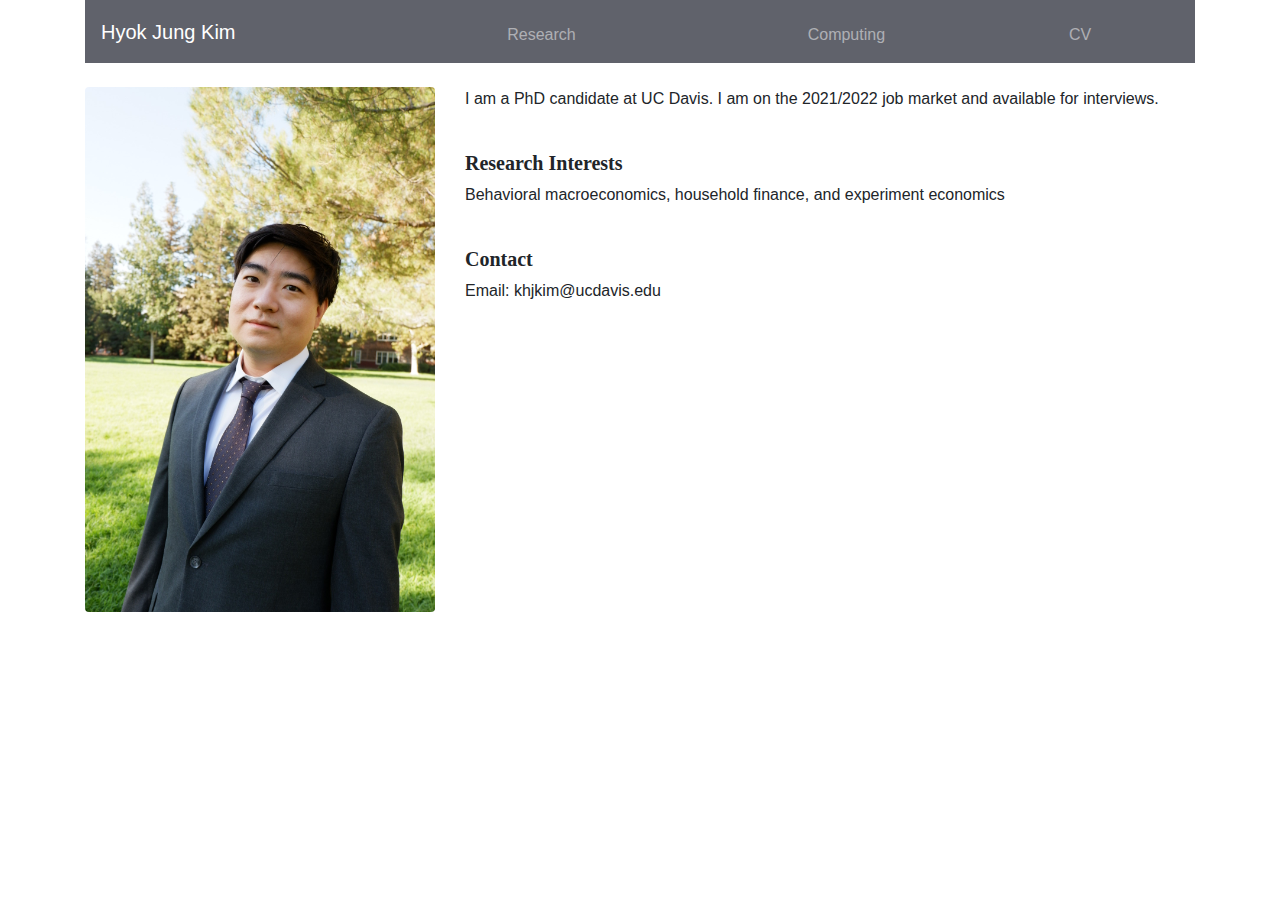
==== index.html @ 427084a4 "update overall with teaching added" ====
<!doctype html>
<html lang="en">

<head>

    <!-- Required meta tags -->
    <meta charset="utf-8">
    <meta name="viewport" content="width=device-width, initial-scale=1, shrink-to-fit=no">

    <!-- Bootstrap CSS -->
    <link rel="stylesheet" href="https://maxcdn.bootstrapcdn.com/bootstrap/4.0.0/css/bootstrap.min.css"
        integrity="sha384-Gn5384xqQ1aoWXA+058RXPxPg6fy4IWvTNh0E263XmFcJlSAwiGgFAW/dAiS6JXm" crossorigin="anonymous">
    
    <!-- Google material icons -->
    <link href="https://fonts.googleapis.com/icon?family=Material+Icons" rel="stylesheet">

    <!-- Custom CSS -->
    <link rel="stylesheet" href="./jungstyle.css">

    <title> Hyok Jung Kim </title>

    <!-- Google Tag Manager -->
    <script>(function(w,d,s,l,i){w[l]=w[l]||[];w[l].push({'gtm.start':
    new Date().getTime(),event:'gtm.js'});var f=d.getElementsByTagName(s)[0],
    j=d.createElement(s),dl=l!='dataLayer'?'&l='+l:'';j.async=true;j.src=
    'https://www.googletagmanager.com/gtm.js?id='+i+dl;f.parentNode.insertBefore(j,f);
    })(window,document,'script','dataLayer','GTM-5MVBF4C');</script>
    <!-- End Google Tag Manager -->

</head>

<body>
    <!-- Google Tag Manager (noscript) -->
    <noscript><iframe src="https://www.googletagmanager.com/ns.html?id=GTM-5MVBF4C"
    height="0" width="0" style="display:none;visibility:hidden"></iframe></noscript>
    <!-- End Google Tag Manager (noscript) -->

    <div class="container">
        <nav class="navbar navbar-expand-lg navbar-dark sticky-top" style="background-color: #60626B;">
            <a class="navbar-brand p3" href="."> Hyok Jung Kim </a> 

            <button class="navbar-toggler" type="button" data-toggle="collapse" data-target="#navbarSupportedContent"
                aria-controls="navbarSupportedContent" aria-expanded="false" aria-label="Toggle navigation">
                <span class="navbar-toggler-icon"></span>
            </button>

            <div class="collapse navbar-collapse" id="navbarSupportedContent">
                <ul class="navbar-nav mx-auto">
                    <li class="nav-item">
                        <a class="nav-link p3" href="./research/"> <i class="material-icons">science</i>Research</a>
                    </li>

                    <li class="nav-item">
                        <a class="nav-link p3" href="./computing/"> <i class="material-icons">calculate</i>Computing</a>
                    </li>

                    <li class="nav-item">
                        <a class="nav-link p3" href="CV_HyokJungKim.pdf" download> <i class="material-icons">article</i>CV</a>
                    </li>

                    <!-- <li class="nav-item">
                        <a class="nav-link font-weight-bold p3" href="./teaching/" download> <i class="material-icons">school</i>Teaching</a>
                    </li> -->
                </ul>
            </div>
        </nav>
    </div>

    <div class="row justify-content-center">
        <div class="col-md">
            <br>
        </div>
    </div>

    <div class="container">
        <div class="row">
            <div class="col-4"> <img src="jungphoto.jpg" class="rounded img-fluid">
            </div>

            <div class="col">
            
            <p class="p2">I am a PhD candidate at UC Davis. I am on the 2021/2022 job market and available for interviews.

            <div class="col-md">
                <br>
            </div>
            
            <h5 class="p1"> <b> Research Interests </b> </h5>
            <!--<p class="p2"> My pripary field of study is Behavioral Macroeconomics. I am interested in applying behavioral biases, such as time-inconsistency and lack of sophistication, to explain households' behavior found in data.  </p> -->

            <p class="p2"> Behavioral macroeconomics, household finance, and experiment economics </p>

            <div class="col-md">
                <br>
            </div>

            <h5 class="p1"> <b> Contact </b> </h5>
            <p class="p2">Email: khjkim@ucdavis.edu</p>

            </div>
        </div>
    </div>

    <!-- Optional JavaScript -->
    <!-- jQuery first, then Popper.js, then Bootstrap JS -->
    <script src="https://code.jquery.com/jquery-3.2.1.slim.min.js"
        integrity="sha384-KJ3o2DKtIkvYIK3UENzmM7KCkRr/rE9/Qpg6aAZGJwFDMVNA/GpGFF93hXpG5KkN"
        crossorigin="anonymous"></script>
    <script src="https://cdnjs.cloudflare.com/ajax/libs/popper.js/1.12.9/umd/popper.min.js"
        integrity="sha384-ApNbgh9B+Y1QKtv3Rn7W3mgPxhU9K/ScQsAP7hUibX39j7fakFPskvXusvfa0b4Q"
        crossorigin="anonymous"></script>
    <script src="https://maxcdn.bootstrapcdn.com/bootstrap/4.0.0/js/bootstrap.min.js"
        integrity="sha384-JZR6Spejh4U02d8jOt6vLEHfe/JQGiRRSQQxSfFWpi1MquVdAyjUar5+76PVCmYl"
        crossorigin="anonymous"></script>
</body>
---- jungstyle.css ----
#left { text-align: left; }
#right { text-align: right; }

.p1 {
    font-family: Georgia, serif;
}
  
.p2 { 
    font-family: Arial, Helvetica, sans-serif;
}
  
.p3 { 
    font-family: Avantgarde, "TeX Gyre Adventor", "URW Gothic L", sans-serif;
}
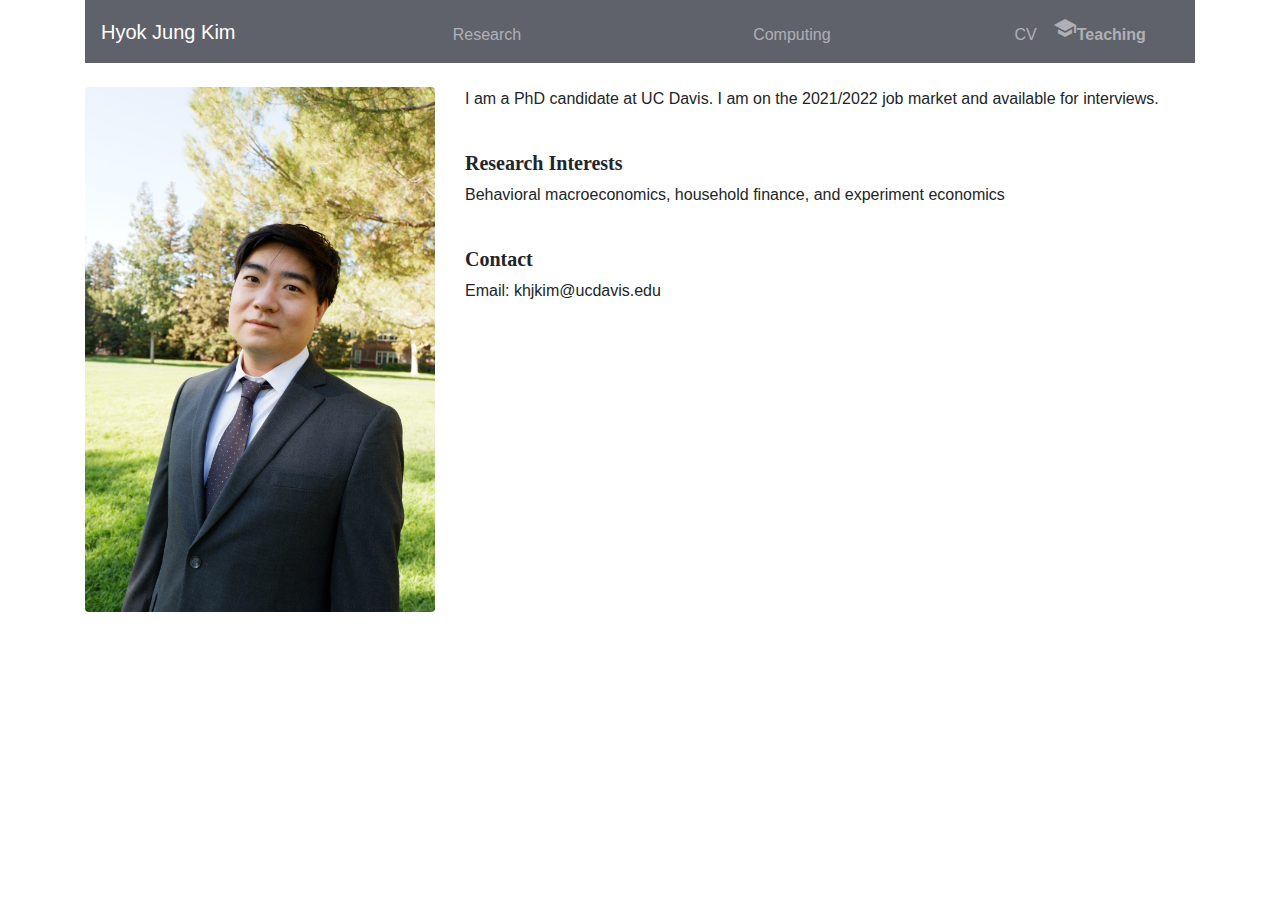
==== commit b3b78d44: "add menu for teaching" ====
--- a/index.html
+++ b/index.html
@@ -58,9 +58,9 @@
                         <a class="nav-link p3" href="CV_HyokJungKim.pdf" download> <i class="material-icons">article</i>CV</a>
                     </li>
 
-                    <!-- <li class="nav-item">
+                    <li class="nav-item">
                         <a class="nav-link font-weight-bold p3" href="./teaching/" download> <i class="material-icons">school</i>Teaching</a>
-                    </li> -->
+                    </li>
                 </ul>
             </div>
         </nav>
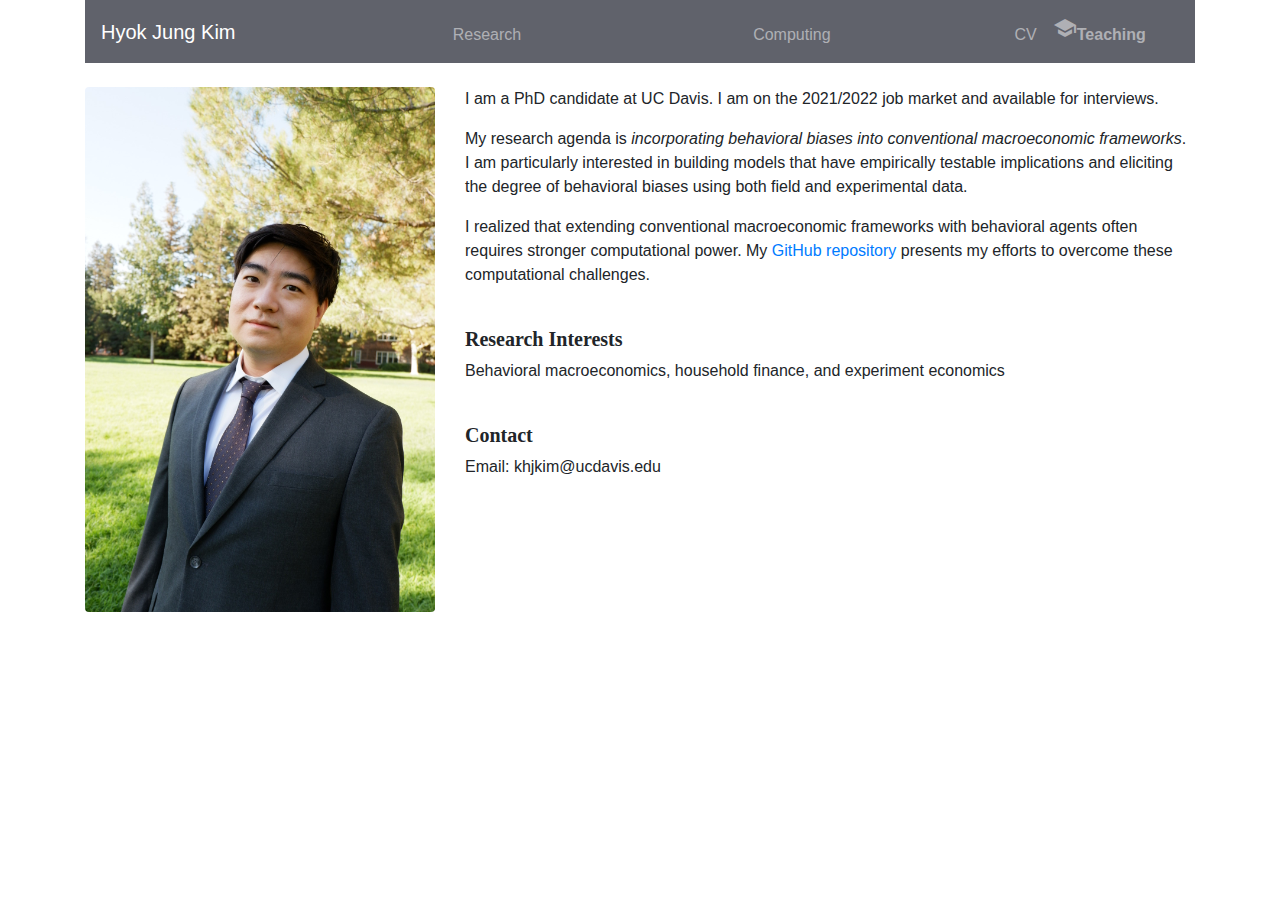
==== commit 640a5d12: "update main pageee" ====
--- a/index.html
+++ b/index.html
@@ -59,7 +59,7 @@
                     </li>
 
                     <li class="nav-item">
-                        <a class="nav-link font-weight-bold p3" href="./teaching/" download> <i class="material-icons">school</i>Teaching</a>
+                        <a class="nav-link font-weight-bold p3" href="./teaching/"> <i class="material-icons">school</i>Teaching</a>
                     </li>
                 </ul>
             </div>
@@ -79,7 +79,11 @@
 
             <div class="col">
             
-            <p class="p2">I am a PhD candidate at UC Davis. I am on the 2021/2022 job market and available for interviews.
+            <p class="p2">I am a PhD candidate at UC Davis. I am on the 2021/2022 job market and available for interviews. </p>
+
+            <p class="p2">My research agenda is <i> incorporating behavioral biases into conventional macroeconomic frameworks</i>. I am particularly interested in building models that have empirically testable implications and eliciting the degree of behavioral biases using both field and experimental data.</p>
+
+            <p class="p2">I realized that extending conventional macroeconomic frameworks with behavioral agents often requires stronger computational power. My <a href="https://github.com/HyokJungKim">GitHub repository</a> presents my efforts to overcome these computational challenges. </p>
 
             <div class="col-md">
                 <br>
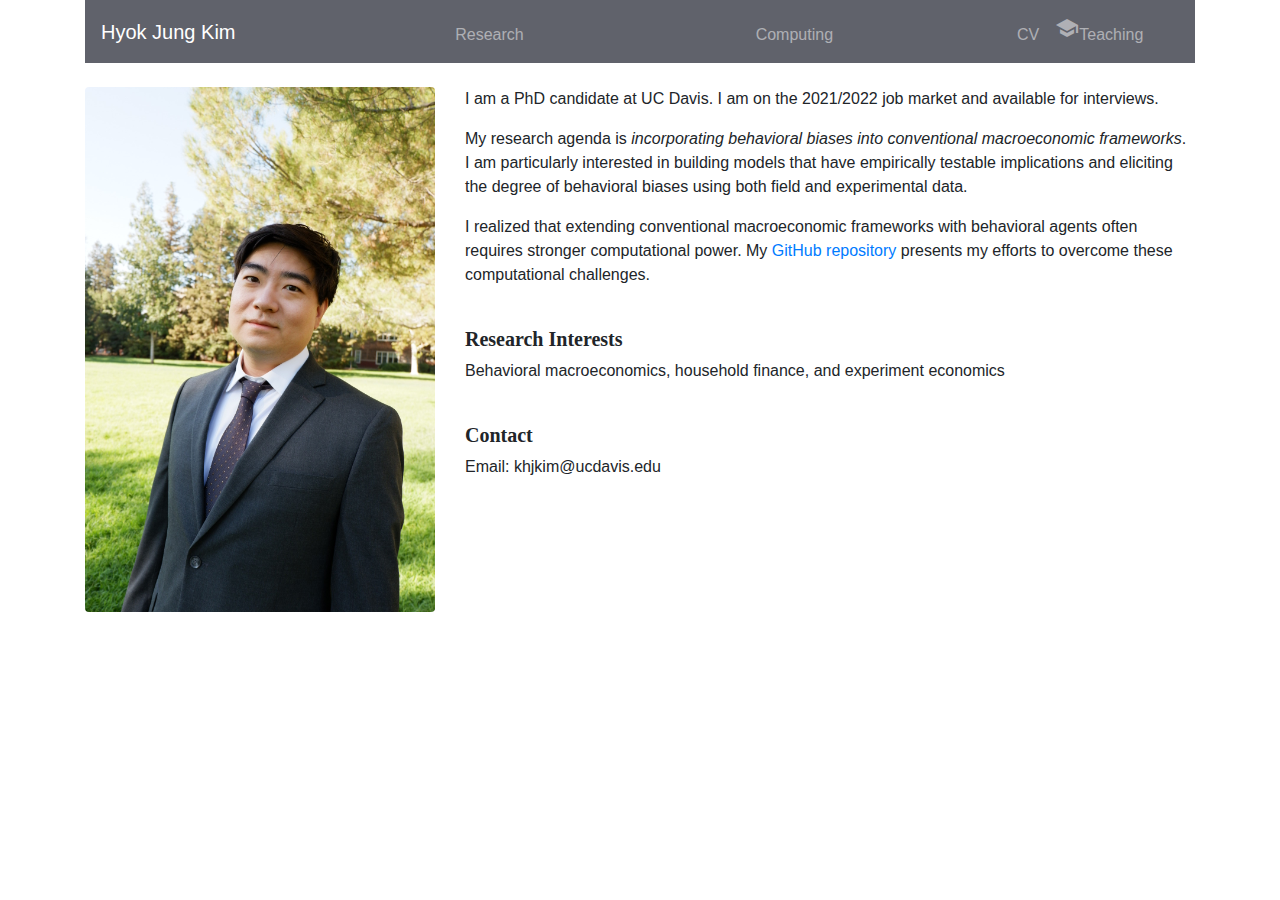
==== commit 793f604b: "edit font" ====
--- a/index.html
+++ b/index.html
@@ -59,7 +59,7 @@
                     </li>
 
                     <li class="nav-item">
-                        <a class="nav-link font-weight-bold p3" href="./teaching/"> <i class="material-icons">school</i>Teaching</a>
+                        <a class="nav-link p3" href="./teaching/"> <i class="material-icons">school</i>Teaching</a>
                     </li>
                 </ul>
             </div>
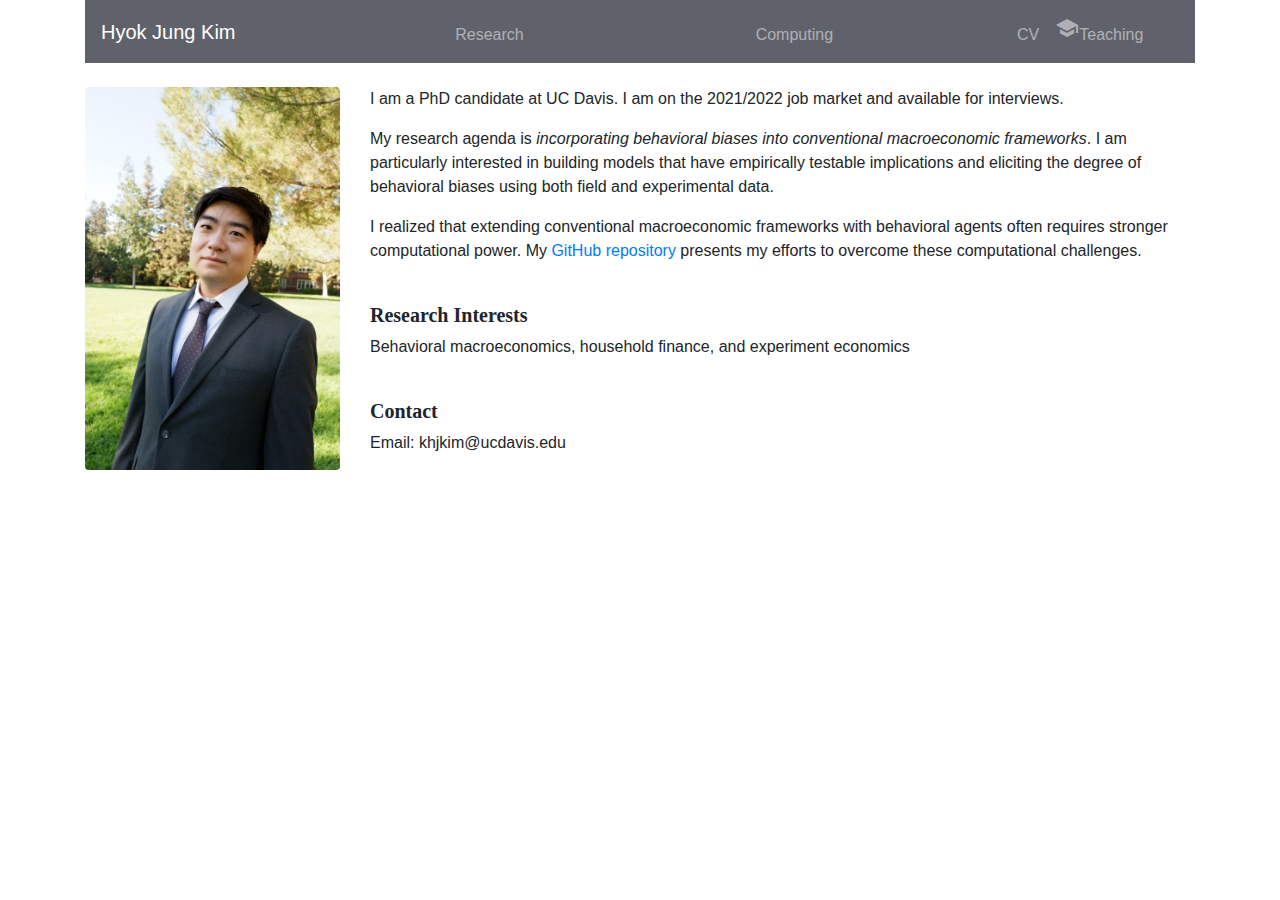
==== commit fda05642: "adjust size" ====
--- a/index.html
+++ b/index.html
@@ -74,7 +74,7 @@
 
     <div class="container">
         <div class="row">
-            <div class="col-4"> <img src="jungphoto.jpg" class="rounded img-fluid">
+            <div class="col-3"> <img src="jungphoto.jpg" class="rounded img-fluid">
             </div>
 
             <div class="col">
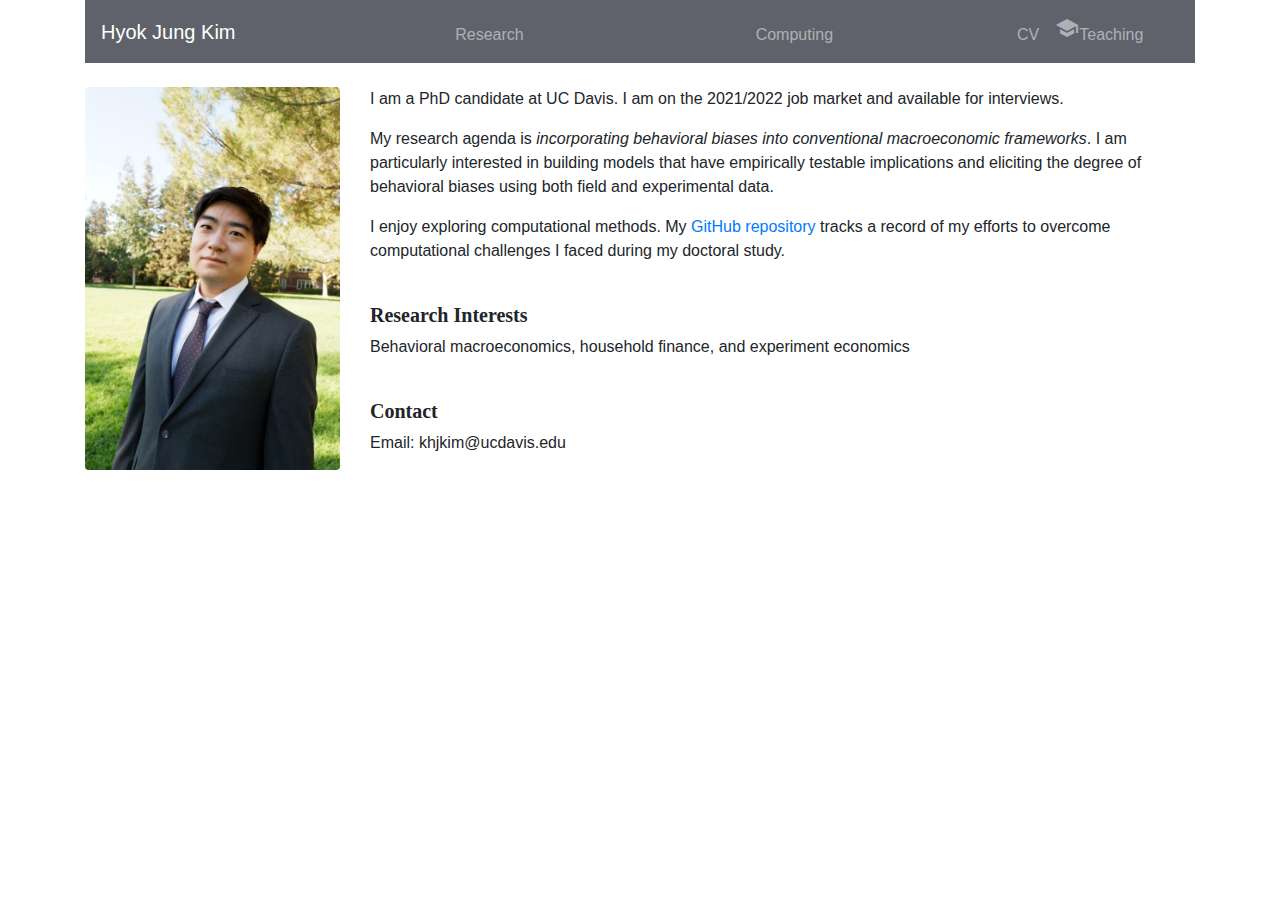
==== commit 7627ac10: "update front pag" ====
--- a/index.html
+++ b/index.html
@@ -83,7 +83,7 @@
 
             <p class="p2">My research agenda is <i> incorporating behavioral biases into conventional macroeconomic frameworks</i>. I am particularly interested in building models that have empirically testable implications and eliciting the degree of behavioral biases using both field and experimental data.</p>
 
-            <p class="p2">I realized that extending conventional macroeconomic frameworks with behavioral agents often requires stronger computational power. My <a href="https://github.com/HyokJungKim">GitHub repository</a> presents my efforts to overcome these computational challenges. </p>
+            <p class="p2">I enjoy exploring computational methods. My <a href="https://github.com/HyokJungKim">GitHub repository</a> tracks a record of my efforts to overcome computational challenges I faced during my doctoral study. </p>
 
             <div class="col-md">
                 <br>
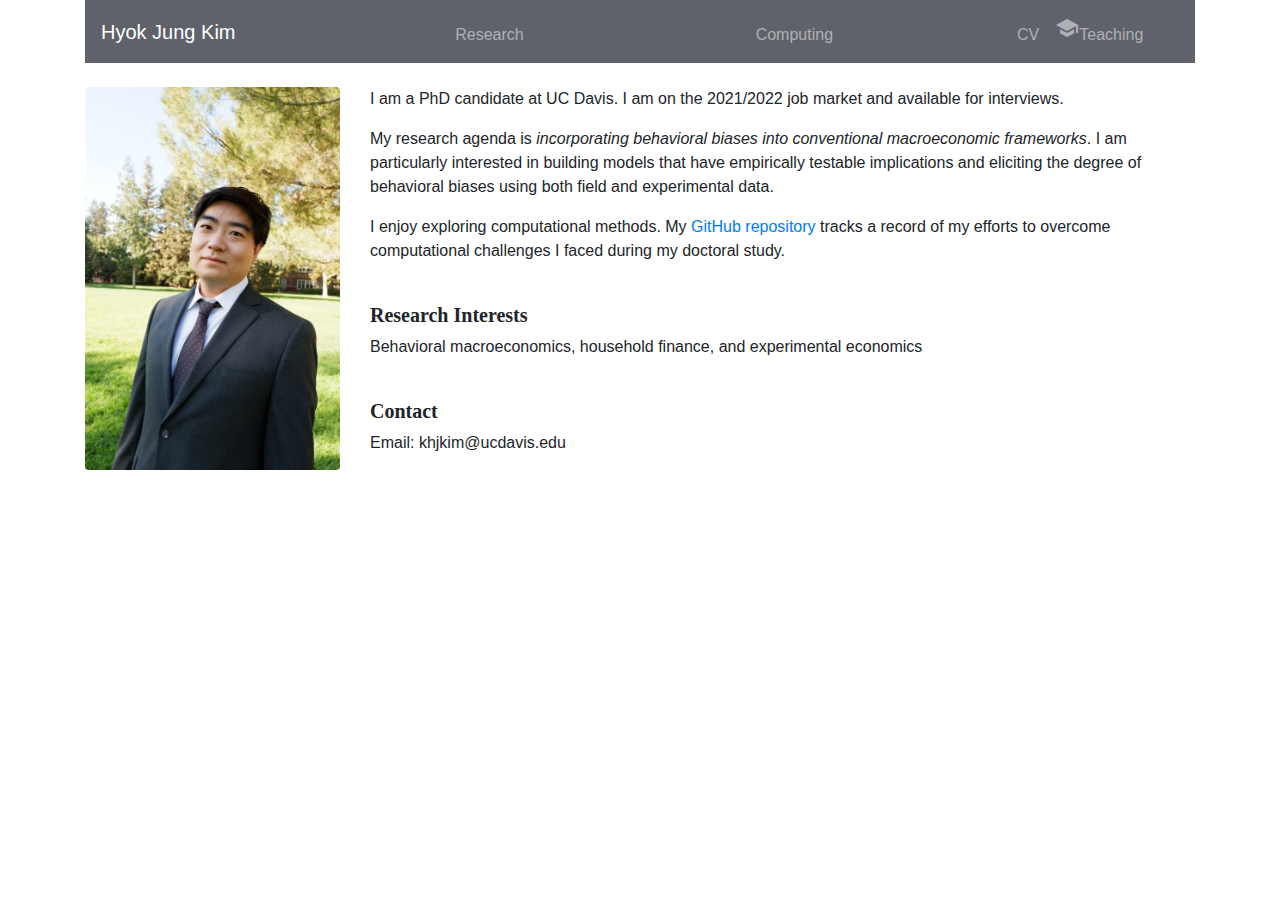
==== commit d7511856: "fix typo" ====
--- a/index.html
+++ b/index.html
@@ -92,7 +92,7 @@
             <h5 class="p1"> <b> Research Interests </b> </h5>
             <!--<p class="p2"> My pripary field of study is Behavioral Macroeconomics. I am interested in applying behavioral biases, such as time-inconsistency and lack of sophistication, to explain households' behavior found in data.  </p> -->
 
-            <p class="p2"> Behavioral macroeconomics, household finance, and experiment economics </p>
+            <p class="p2"> Behavioral macroeconomics, household finance, and experimental economics </p>
 
             <div class="col-md">
                 <br>
